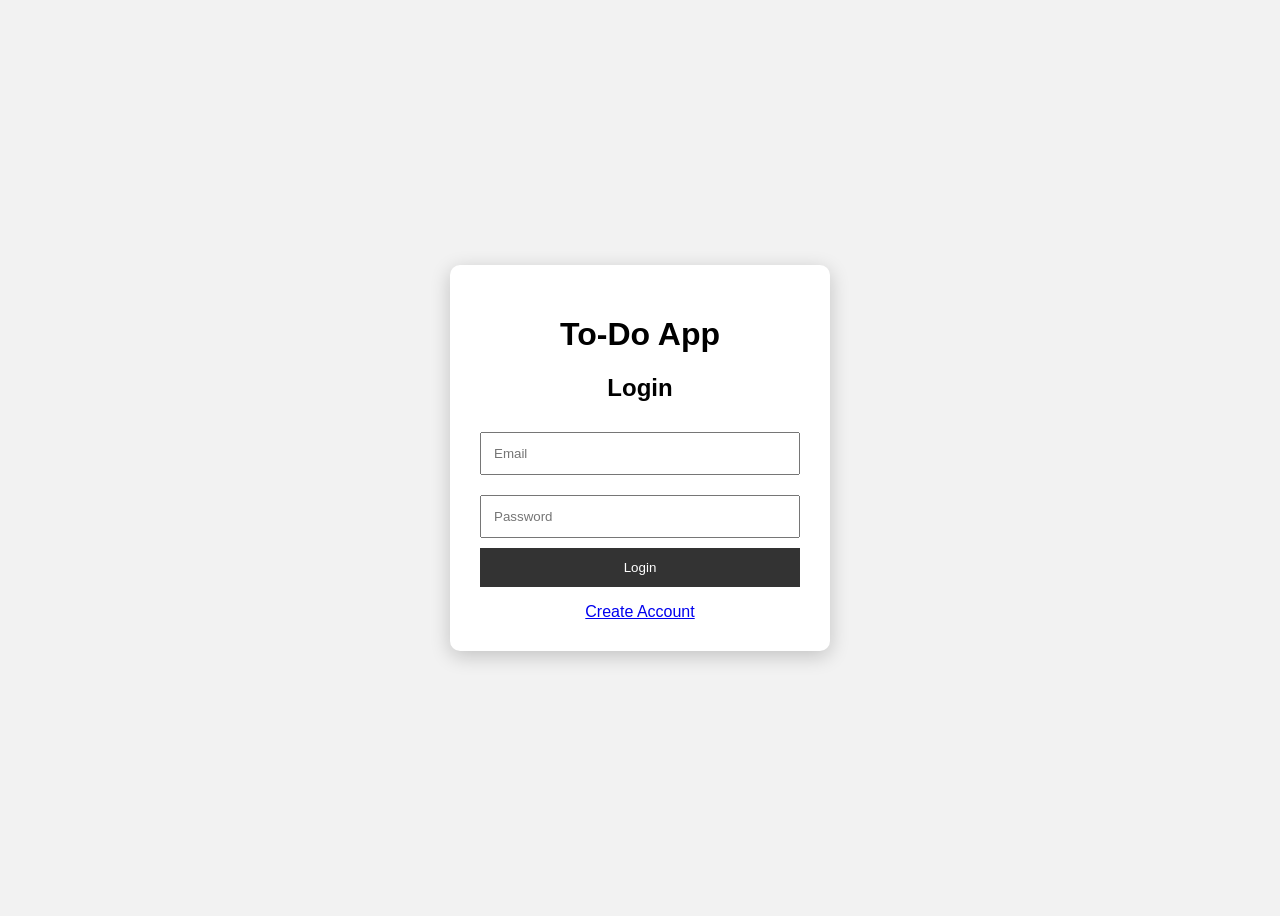
==== login.html @ 0a8f4bb9 "Add Todo App" ====
<!DOCTYPE html>
<html lang="en">
<head>
    <meta charset="UTF-8">
    <meta name="viewport" content="width=device-width, initial-scale=1.0">
    <title>Login - To-Do App</title>

    <style>
        body {
            font-family: Arial, sans-serif;
            background: #f2f2f2;
            display: flex;
            justify-content: center;
            align-items: center;
            height: 100vh;
        }

        .login-box {
            background: white;
            padding: 30px;
            width: 320px;
            border-radius: 10px;
            box-shadow: 0 5px 20px rgba(0,0,0,0.2);
            text-align: center;
        }

        input {
            width: 100%;
            padding: 12px;
            margin: 10px 0;
            box-sizing: border-box;
        }

        button {
            width: 100%;
            padding: 12px;
            background: #333;
            color: white;
            border: none;
            cursor: pointer;
        }

        a {
            display: block;
            margin-top: 15px;
        }
    </style>
</head>

<body>

    <div class="login-box">

        <h1>To-Do App</h1>
        <h2>Login</h2>

        <input type="email" id="email" placeholder="Email">

        <input type="password" id="password" placeholder="Password">

        <button onclick="login()">Login</button>

        <p id="message"></p>

        <a href="register.html">Create Account</a>

    </div>

    <script>

        function login() {

            const email = document.getElementById("email").value;
            const password = document.getElementById("password").value;

            const savedEmail = localStorage.getItem("userEmail");
            const savedPassword = localStorage.getItem("userPassword");

            if (email === savedEmail && password === savedPassword) {

                localStorage.setItem("loggedIn", "true");

                window.location.href = "index.html";

            } else {

                document.getElementById("message").innerText =
                    "Invalid email or password";

            }
        }

    </script>

</body>
</html>
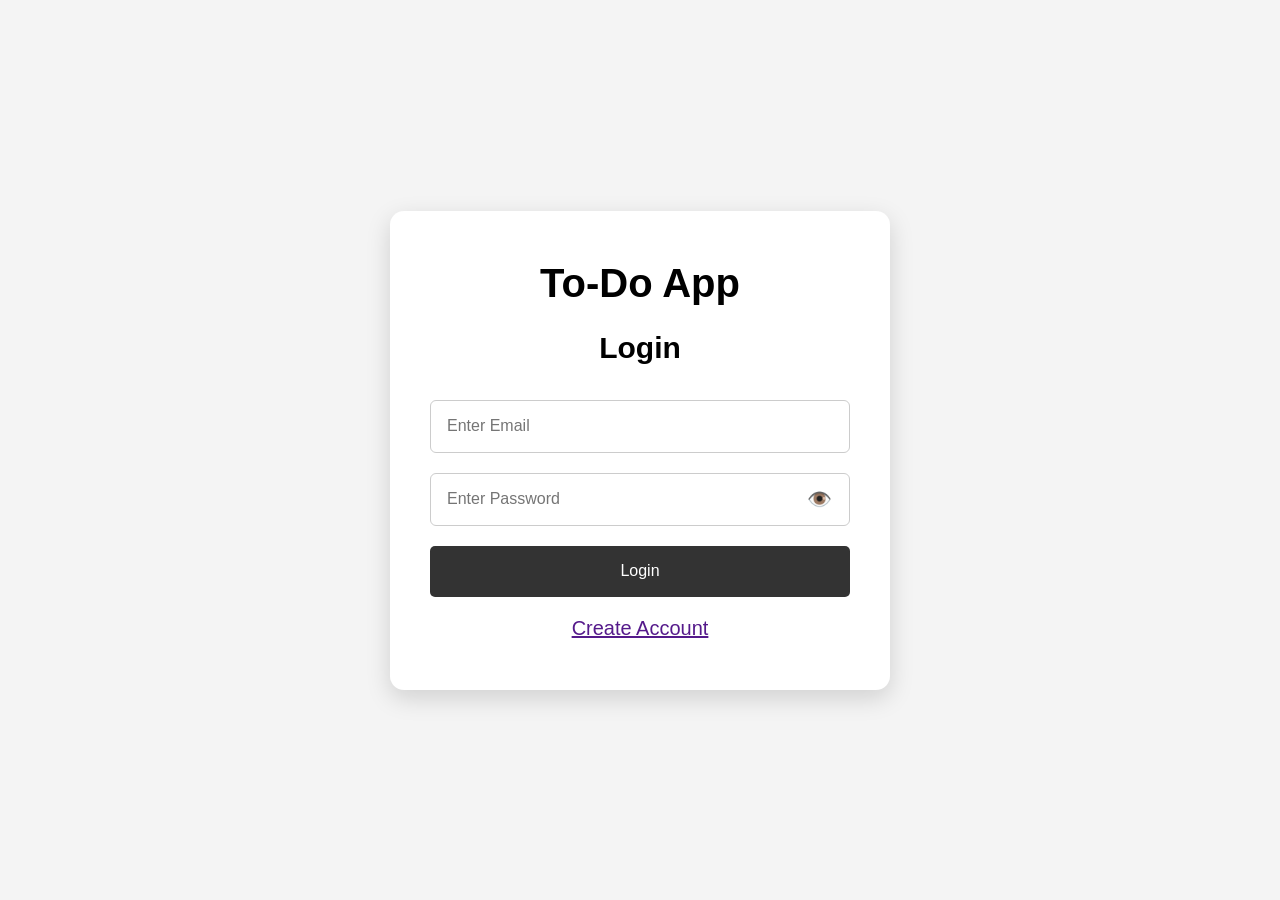
==== commit 7ea29f6c: "Update login register and todo app" ====
--- a/login.html
+++ b/login.html
@@ -3,94 +3,243 @@
 <head>
     <meta charset="UTF-8">
     <meta name="viewport" content="width=device-width, initial-scale=1.0">
+
     <title>Login - To-Do App</title>
 
     <style>
+        * {
+            box-sizing: border-box;
+            font-family: Arial, sans-serif;
+        }
+
         body {
-            font-family: Arial, sans-serif;
-            background: #f2f2f2;
+            margin: 0;
+            min-height: 100vh;
+            background: #f4f4f4;
+
             display: flex;
             justify-content: center;
             align-items: center;
-            height: 100vh;
         }
 
         .login-box {
+            width: 500px;
             background: white;
-            padding: 30px;
-            width: 320px;
-            border-radius: 10px;
-            box-shadow: 0 5px 20px rgba(0,0,0,0.2);
-            text-align: center;
+
+            padding: 50px 40px;
+
+            border-radius: 14px;
+
+            box-shadow:
+                0 8px 25px rgba(0, 0, 0, 0.15);
+        }
+
+        h1 {
+            text-align: center;
+            font-size: 40px;
+            margin: 0 0 25px;
+            color: #000;
+        }
+
+        h2 {
+            text-align: center;
+            font-size: 30px;
+            margin: 0 0 35px;
+            color: #000;
+        }
+
+        .input-box {
+            position: relative;
+            margin-bottom: 20px;
         }
 
         input {
             width: 100%;
-            padding: 12px;
-            margin: 10px 0;
-            box-sizing: border-box;
-        }
-
-        button {
+            height: 53px;
+
+            padding: 0 16px;
+
+            border: 1px solid #ccc;
+            border-radius: 6px;
+
+            font-size: 16px;
+            outline: none;
+        }
+
+        input:focus {
+            border-color: #777;
+        }
+
+        .password-input {
+            padding-right: 55px;
+        }
+
+        .eye-button {
+            position: absolute;
+
+            right: 8px;
+            top: 0;
+
+            width: 45px;
+            height: 53px;
+
+            border: none;
+            background: transparent;
+
+            color: #333;
+
+            font-size: 20px;
+
+            cursor: pointer;
+        }
+
+        .eye-button:hover {
+            background: transparent;
+        }
+
+        #errorMessage {
+            text-align: center;
+            color: red;
+
+            font-size: 14px;
+
+            margin: 0 0 15px;
+        }
+
+        .login-button {
             width: 100%;
-            padding: 12px;
+            height: 51px;
+
             background: #333;
+
             color: white;
+
             border: none;
+            border-radius: 5px;
+
+            font-size: 16px;
+
             cursor: pointer;
         }
 
-        a {
-            display: block;
-            margin-top: 15px;
+        .login-button:hover {
+            background: #222;
+        }
+
+        .register-link {
+            text-align: center;
+
+            margin-top: 20px;
+
+            font-size: 20px;
+        }
+
+        .register-link a {
+            color: #551a8b;
+
+            text-decoration: underline;
         }
     </style>
 </head>
 
 <body>
 
-    <div class="login-box">
-
-        <h1>To-Do App</h1>
-        <h2>Login</h2>
-
-        <input type="email" id="email" placeholder="Email">
-
-        <input type="password" id="password" placeholder="Password">
-
-        <button onclick="login()">Login</button>
-
-        <p id="message"></p>
-
-        <a href="register.html">Create Account</a>
+<div class="login-box">
+
+    <h1>To-Do App</h1>
+
+    <h2>Login</h2>
+
+    <form id="loginForm">
+
+        <div class="input-box">
+
+            <input
+                type="email"
+                id="email"
+                name="email"
+                placeholder="Enter Email"
+                required
+            >
+
+        </div>
+
+
+        <div class="input-box">
+
+            <input
+                type="password"
+                id="password"
+                name="password"
+                class="password-input"
+                placeholder="Enter Password"
+                required
+            >
+
+            <button
+                type="button"
+                class="eye-button"
+                onclick="toggleLoginPassword()"
+            >
+                👁️
+            </button>
+
+        </div>
+
+
+        <p id="errorMessage"></p>
+
+
+        <button
+            type="submit"
+            class="login-button"
+        >
+            Login
+        </button>
+
+    </form>
+
+
+    <div class="register-link">
+
+        <a href="register.html">
+            Create Account
+        </a>
 
     </div>
 
-    <script>
-
-        function login() {
-
-            const email = document.getElementById("email").value;
-            const password = document.getElementById("password").value;
-
-            const savedEmail = localStorage.getItem("userEmail");
-            const savedPassword = localStorage.getItem("userPassword");
-
-            if (email === savedEmail && password === savedPassword) {
-
-                localStorage.setItem("loggedIn", "true");
-
-                window.location.href = "index.html";
-
-            } else {
-
-                document.getElementById("message").innerText =
-                    "Invalid email or password";
-
-            }
-        }
-
-    </script>
+</div>
+
+
+<script src="script.js"></script>
+
+<script>
+
+function toggleLoginPassword() {
+
+    const password =
+        document.getElementById("password");
+
+    const button =
+        document.querySelector(".eye-button");
+
+
+    if (password.type === "password") {
+
+        password.type = "text";
+
+        button.textContent = "🙈";
+
+    } else {
+
+        password.type = "password";
+
+        button.textContent = "👁️";
+
+    }
+}
+
+</script>
 
 </body>
-</html>+</html>
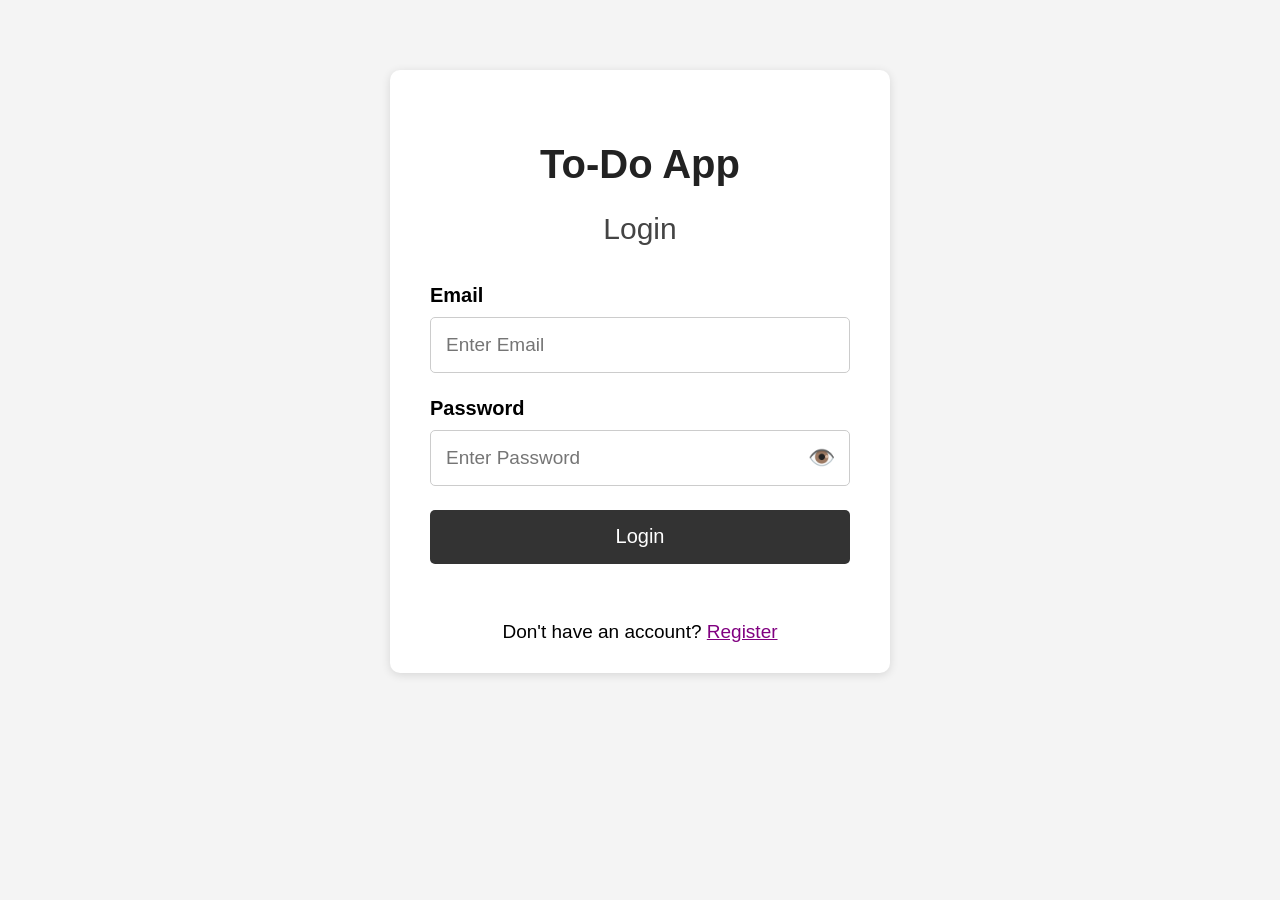
==== commit 2f78b517: "Fix registration page" ====
--- a/login.html
+++ b/login.html
@@ -7,157 +7,154 @@
     <title>Login - To-Do App</title>
 
     <style>
+
         * {
             box-sizing: border-box;
-            font-family: Arial, sans-serif;
         }
 
         body {
             margin: 0;
-            min-height: 100vh;
+            padding: 0;
+            font-family: Arial, sans-serif;
             background: #f4f4f4;
-
-            display: flex;
-            justify-content: center;
-            align-items: center;
-        }
-
-        .login-box {
+        }
+
+        .container {
             width: 500px;
+            max-width: 92%;
+            margin: 70px auto;
             background: white;
-
-            padding: 50px 40px;
-
-            border-radius: 14px;
-
-            box-shadow:
-                0 8px 25px rgba(0, 0, 0, 0.15);
+            padding: 45px 40px 30px;
+            border-radius: 10px;
+            box-shadow: 0 2px 10px rgba(0,0,0,0.12);
         }
 
         h1 {
             text-align: center;
             font-size: 40px;
-            margin: 0 0 25px;
-            color: #000;
+            margin-bottom: 22px;
+            color: #222;
         }
 
         h2 {
             text-align: center;
             font-size: 30px;
-            margin: 0 0 35px;
-            color: #000;
-        }
-
-        .input-box {
-            position: relative;
-            margin-bottom: 20px;
+            font-weight: normal;
+            margin-bottom: 38px;
+            color: #444;
+        }
+
+        .input-group {
+            margin-bottom: 24px;
+        }
+
+        label {
+            display: block;
+            font-size: 20px;
+            font-weight: bold;
+            margin-bottom: 10px;
         }
 
         input {
             width: 100%;
-            height: 53px;
-
-            padding: 0 16px;
-
+            height: 56px;
+            padding: 12px 15px;
             border: 1px solid #ccc;
-            border-radius: 6px;
-
-            font-size: 16px;
-            outline: none;
-        }
-
-        input:focus {
-            border-color: #777;
-        }
-
-        .password-input {
+            border-radius: 5px;
+            font-size: 19px;
+        }
+
+        .password-box {
+            position: relative;
+        }
+
+        .password-box input {
             padding-right: 55px;
         }
 
         .eye-button {
             position: absolute;
-
             right: 8px;
-            top: 0;
-
-            width: 45px;
-            height: 53px;
+            top: 50%;
+            transform: translateY(-50%);
+
+            width: 42px;
+            height: 42px;
 
             border: none;
             background: transparent;
 
-            color: #333;
-
+            display: flex;
+            align-items: center;
+            justify-content: center;
+
+            cursor: pointer;
+            font-size: 22px;
+            padding: 0;
+        }
+
+        .eye-button:hover {
+            background: #f1f1f1;
+            border-radius: 50%;
+        }
+
+        .login-btn {
+            width: 100%;
+            height: 54px;
+            border: none;
+            border-radius: 5px;
+            background: #333;
+            color: white;
             font-size: 20px;
-
             cursor: pointer;
         }
 
-        .eye-button:hover {
-            background: transparent;
+        .login-btn:hover {
+            background: #222;
         }
 
         #errorMessage {
             text-align: center;
+            margin-top: 15px;
             color: red;
-
-            font-size: 14px;
-
-            margin: 0 0 15px;
-        }
-
-        .login-button {
-            width: 100%;
-            height: 51px;
-
-            background: #333;
-
-            color: white;
-
-            border: none;
-            border-radius: 5px;
-
-            font-size: 16px;
-
-            cursor: pointer;
-        }
-
-        .login-button:hover {
-            background: #222;
+            min-height: 20px;
         }
 
         .register-link {
             text-align: center;
-
-            margin-top: 20px;
-
-            font-size: 20px;
+            margin-top: 22px;
+            font-size: 19px;
         }
 
         .register-link a {
-            color: #551a8b;
-
+            color: purple;
             text-decoration: underline;
         }
+
     </style>
+
 </head>
 
 <body>
 
-<div class="login-box">
+<div class="container">
 
     <h1>To-Do App</h1>
 
     <h2>Login</h2>
 
+
     <form id="loginForm">
 
-        <div class="input-box">
+        <!-- EMAIL -->
+
+        <div class="input-group">
+
+            <label for="email">Email</label>
 
             <input
                 type="email"
                 id="email"
-                name="email"
                 placeholder="Enter Email"
                 required
             >
@@ -165,34 +162,36 @@
         </div>
 
 
-        <div class="input-box">
-
-            <input
-                type="password"
-                id="password"
-                name="password"
-                class="password-input"
-                placeholder="Enter Password"
-                required
-            >
-
-            <button
-                type="button"
-                class="eye-button"
-                onclick="toggleLoginPassword()"
-            >
-                👁️
-            </button>
+        <!-- PASSWORD -->
+
+        <div class="input-group">
+
+            <label for="password">Password</label>
+
+            <div class="password-box">
+
+                <input
+                    type="password"
+                    id="password"
+                    placeholder="Enter Password"
+                    required
+                >
+
+                <button
+                    type="button"
+                    class="eye-button"
+                    id="passwordEye"
+                    onclick="toggleLoginPassword()"
+                >👁️</button>
+
+            </div>
 
         </div>
-
-
-        <p id="errorMessage"></p>
 
 
         <button
             type="submit"
-            class="login-button"
+            class="login-btn"
         >
             Login
         </button>
@@ -200,10 +199,15 @@
     </form>
 
 
+    <div id="errorMessage"></div>
+
+
     <div class="register-link">
 
+        Don't have an account?
+
         <a href="register.html">
-            Create Account
+            Register
         </a>
 
     </div>
@@ -211,35 +215,98 @@
 </div>
 
 
-<script src="script.js"></script>
-
 <script>
 
-function toggleLoginPassword() {
-
-    const password =
-        document.getElementById("password");
-
-    const button =
-        document.querySelector(".eye-button");
-
-
-    if (password.type === "password") {
-
-        password.type = "text";
-
-        button.textContent = "🙈";
-
-    } else {
-
-        password.type = "password";
-
-        button.textContent = "👁️";
-
+    // SHOW / HIDE LOGIN PASSWORD
+
+    function toggleLoginPassword() {
+
+        const password =
+            document.getElementById("password");
+
+        const eye =
+            document.getElementById("passwordEye");
+
+        if (password.type === "password") {
+
+            password.type = "text";
+            eye.textContent = "🙈";
+
+        } else {
+
+            password.type = "password";
+            eye.textContent = "👁️";
+
+        }
     }
-}
+
+
+    // LOGIN
+
+    document
+        .getElementById("loginForm")
+        .addEventListener("submit", function(e) {
+
+            e.preventDefault();
+
+            const email =
+                document.getElementById("email")
+                .value
+                .trim();
+
+            const password =
+                document.getElementById("password")
+                .value;
+
+            const errorMessage =
+                document.getElementById("errorMessage");
+
+
+            // GET SAVED USER
+
+            const savedUser =
+                localStorage.getItem("user");
+
+
+            if (!savedUser) {
+
+                errorMessage.textContent =
+                    "No account found. Please register.";
+
+                return;
+            }
+
+
+            const user =
+                JSON.parse(savedUser);
+
+
+            // CHECK EMAIL AND PASSWORD
+
+            if (
+                email === user.email &&
+                password === user.password
+            ) {
+
+                localStorage.setItem(
+                    "isLoggedIn",
+                    "true"
+                );
+
+
+                window.location.href =
+                    "index.html";
+
+            } else {
+
+                errorMessage.textContent =
+                    "Invalid email or password.";
+
+            }
+
+        });
 
 </script>
 
 </body>
-</html>
+</html>
